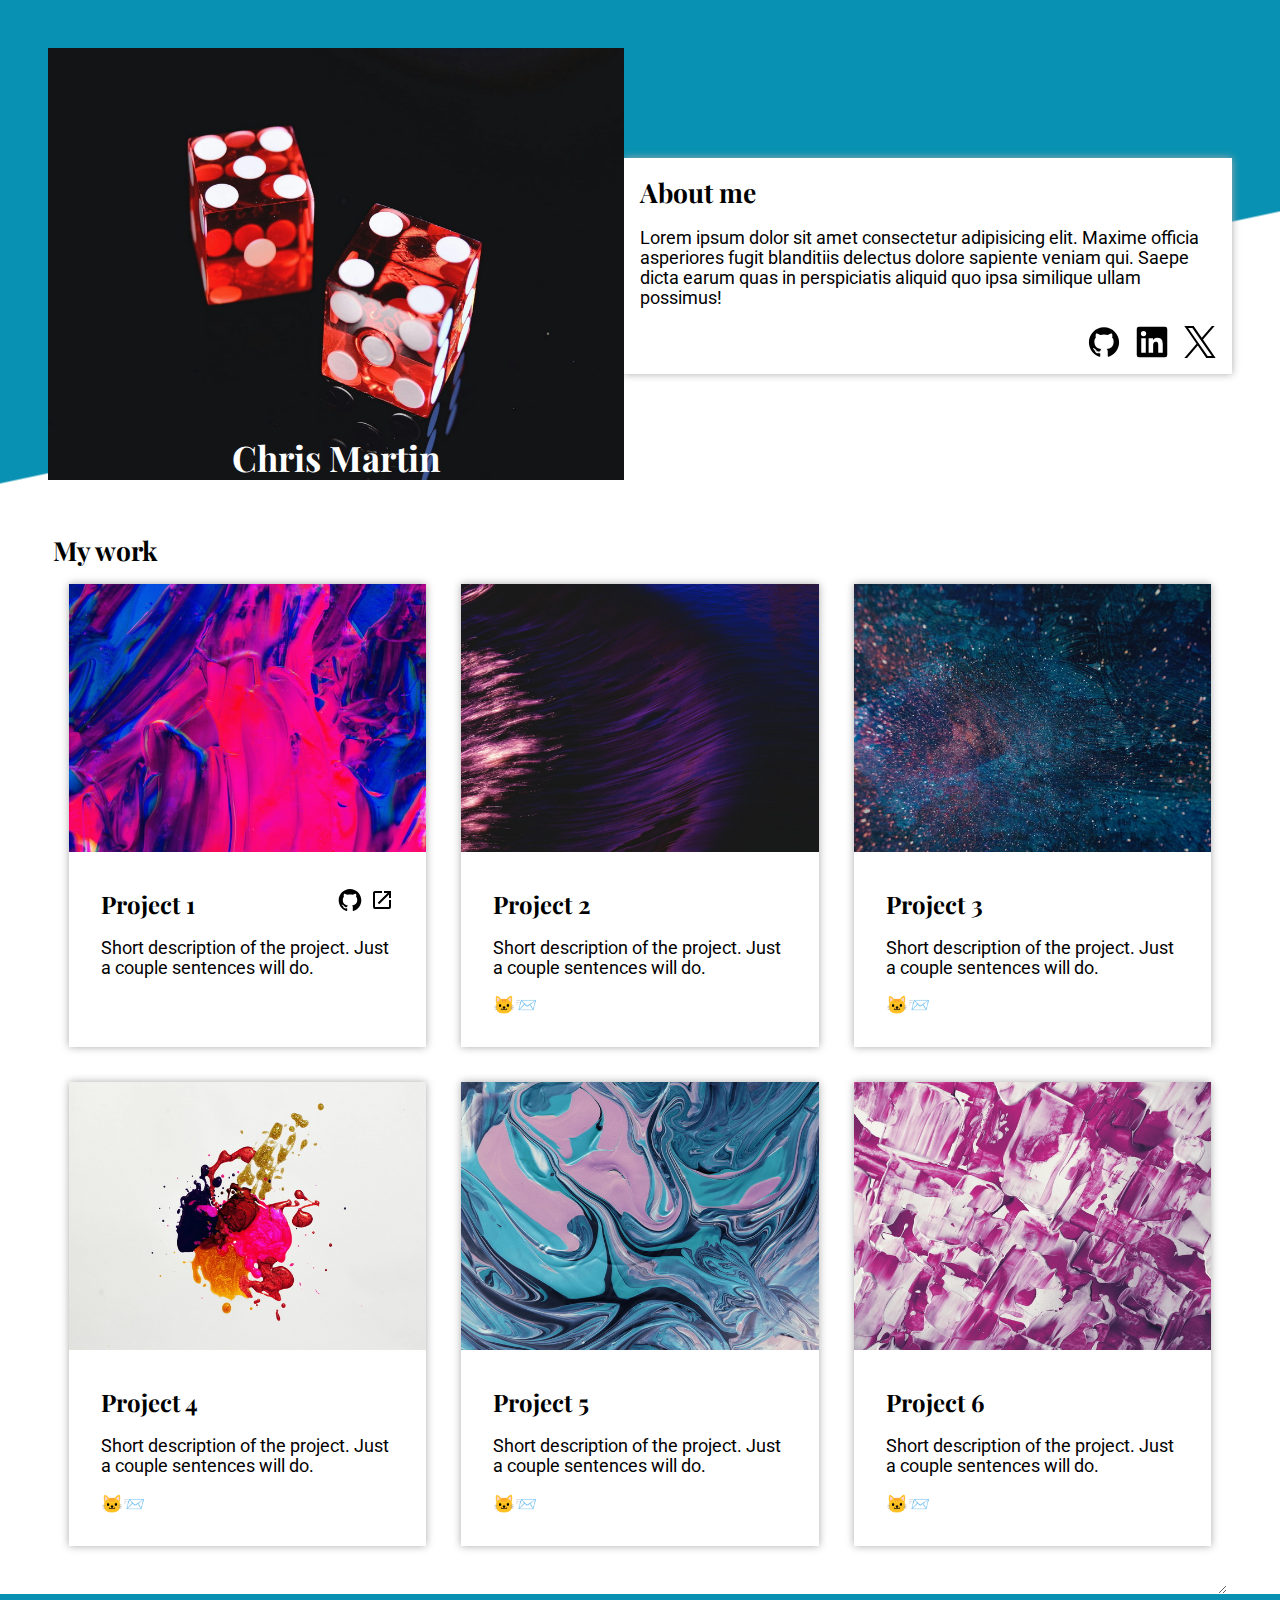
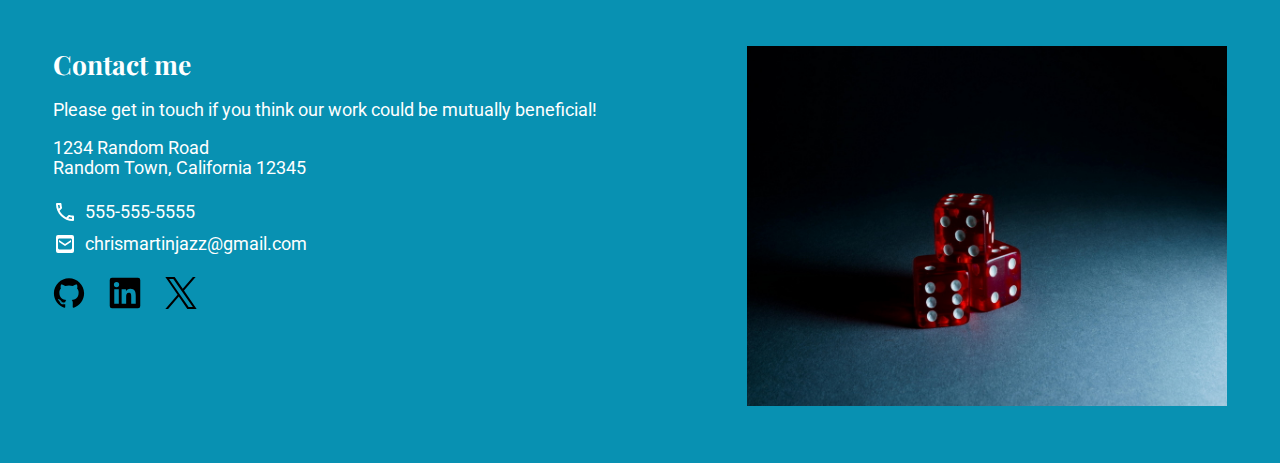
==== test/index.html @ c2f7e3f3 "Complete styling and mobile media query." ====
<!DOCTYPE html>
<html lang="en">

<head>
  <meta charset="UTF-8">
  <meta name="viewport" content="width=device-width, initial-scale=1.0">
  <title>Chris Martin</title>
  <link rel="stylesheet" href="style.css">
  <link rel="preconnect" href="https://fonts.googleapis.com">
  <link rel="preconnect" href="https://fonts.gstatic.com" crossorigin>
  <link href="https://fonts.googleapis.com/css2?family=Playfair+Display:ital,wght@0,400..900;1,400..900&display=swap"
    rel="stylesheet">
  <link
    href="https://fonts.googleapis.com/css2?family=Playfair+Display:ital,wght@0,400..900;1,400..900&family=Roboto:ital,wght@0,100;0,300;0,400;0,500;0,700;0,900;1,100;1,300;1,400;1,500;1,700;1,900&display=swap"
    rel="stylesheet">
</head>

<body>

  <header>
    <div class="header--image">
      <img class="profile_1" src="./static/profile_1.jpg" alt="">
      <h1>Chris Martin</h1>
    </div>
    <div class="header--text">
      <div>
        <h2>About me</h2>
        <p>Lorem ipsum dolor sit amet consectetur adipisicing elit. Maxime officia asperiores fugit blanditiis delectus
          dolore sapiente veniam qui. Saepe dicta earum quas in perspiciatis aliquid quo ipsa similique ullam possimus!
        </p>
      </div>
      <div class="header--links">
        <img class="icon-med" src="./static/icon_github.svg" alt="Github">
        <img class="icon-med" src="./static/icon_linkedin.svg" alt="Linked In">
        <img class="icon-med" src="./static/icon_x.svg" alt="X, formerly Twitter">
      </div>
    </div>
  </header>

  <main>
    <h2>My work</h2>
    <div class="projects">

      <div class="card">
        <img src="./static/project_1.jpg" alt="">
        <div class="card--text">
          <div class="card--header">
            <h3>Project 1</h3>
            <div class="card--links">
              <img class="icon-sml" src="./static/icon_github.svg" alt="Github">
              <img class="icon-sml" src="./static/icon_open_in_new.svg" alt="Open in new">
            </div>
          </div>
          <p>Short description of the project. Just a couple sentences will do.</p>
        </div>
      </div>

      <div class="card">
        <img src="./static/project_2.jpg" alt="">
        <div class="card--text">
          <h3>Project 2</h3>
          <p>Short description of the project. Just a couple sentences will do.</p>
          <div class="links">🐱📨</div>
        </div>
      </div>

      <div class="card">
        <img src="./static/project_3.jpg" alt="">
        <div class="card--text">
          <h3>Project 3</h3>
          <p>Short description of the project. Just a couple sentences will do.</p>
          <div class="links">🐱📨</div>
        </div>
      </div>

      <div class="card">
        <img src="./static/project_4.jpg" alt="">
        <div class="card--text">
          <h3>Project 4</h3>
          <p>Short description of the project. Just a couple sentences will do.</p>
          <div class="links">🐱📨</div>
        </div>
      </div>

      <div class="card">
        <img src="./static/project_5.jpg" alt="">
        <div class="card--text">
          <h3>Project 5</h3>
          <p>Short description of the project. Just a couple sentences will do.</p>
          <div class="links">🐱📨</div>
        </div>
      </div>

      <div class="card">
        <img src="./static/project_6.jpg" alt="">
        <div class="card--text">
          <h3>Project 6</h3>
          <p>Short description of the project. Just a couple sentences will do.</p>
          <div class="links">🐱📨</div>
        </div>
      </div>

    </div>

  </main>

  <footer>
    <div class="footer--text">
      <h2>Contact me</h2>
      <p>Please get in touch if you think our work could be mutually beneficial!</p>
      <p>1234 Random Road
        <br>Random Town, California 12345
      </p>
      <div class="footer--link">
        <img class="icon-sml" src="./static/icon_phone_outline.svg" alt="Phone">
        <p>555-555-5555</p>
      </div>
      <div class="footer--link">
        <img class="icon-sml" src="./static/icon_email_box.svg" alt="Email">
        <p>chrismartinjazz@gmail.com</p>
      </div>
      <div class="footer--links">
        <img class="icon-med" src="./static/icon_github.svg" alt="Github">
        <img class="icon-med" src="./static/icon_linkedin.svg" alt="Linked In">
        <img class="icon-med" src="./static/icon_x.svg" alt="X">
      </div>
    </div>
    <div class="footer--image">
      <img class="profile_2" src="./static/profile_2.jpg" alt="">
    </div>
    </div>
  </footer>
</body>

</html>
---- test/style.css ----
* {
  box-sizing: border-box;
}

/* =========
   VARIABLES
   ========= */

:root {
  --bg-color-1: white;
  --bg-color-2: #0891b2;
  --text-color-light: white;
  --text-color-dark: black;
  --box-shadow-color: #AAAAAA;
  --font-size: 1.1rem;
  --font-size-h3: 1.5rem;
  --sml: 1.5rem;
  --med: 2rem;
  --lg: 2.5rem;
  --x-lg: 3rem;
}

/* ===========================
   BACKGROUNDS, MARGINS, FONTS
   =========================== */

body {
  background-color: var(--bg-color-1);
  margin: 0 auto;
  max-width: 1280px;
  font-family: "Roboto", sans-serif;
  font-size: var(--font-size);
}

h1,
h2,
h3 {
  margin: 0;
  font-family: "Playfair Display", sans-serif;
}

h3 {
  font-size: var(--font-size-h3);
}

header {
  background-image: linear-gradient(168deg, var(--bg-color-2) 60%, var(--bg-color-1) calc(60% + 2px))
}

footer {
  background-color: var(--bg-color-2);
}

/* =====
   ICONS
   ===== */

.icon-sml {
  width: var(--sml);
  height: var(--sml);
}

.icon-med {
  width: var(--med);
  height: var(--med);
}

.icon-lg {
  width: var(--lg);
  height: var(--lg);
}

/* ======
   HEADER
   ====== */

header {
  display: flex;
  align-items: center;
  padding: var(--x-lg);
}

.header--image {
  position: relative;
  text-align: center;
  flex: 1
}

.header--image>img {
  width: 100%;
  min-height: 350px;
  object-fit: cover;
}

.header--image>h1 {
  margin: 0;
  color: var(--text-color-light);
  width: 100%;
  position: absolute;
  bottom: 0.2rem;
  left: 50%;
  transform: translateX(-50%);
}

.header--text {
  flex: 1;
  background: var(--bg-color-1);
  box-shadow: 0 0 8px var(--box-shadow-color);
  margin: 2rem 0;
  padding: 1rem;
  display: flex;
  flex-direction: column;
  justify-content: space-between;
}

.header--links {
  display: flex;
  justify-content: right;
  gap: 1rem;
}

/* ===============
   MAIN / PROJECTS
   =============== */

main {
  background-color: var(--bg-color-1);
  padding: 0em 3em;
}

.projects {
  padding: 1rem 1rem 3rem 1rem;
  resize: both;
  overflow: auto;
  display: grid;
  gap: 2em;
  grid-template-rows: repeat(2, 1fr);
  grid-template-columns: repeat(auto-fit, minmax(300px, 1fr));
}

.card {
  box-shadow: 0 0 8px var(--box-shadow-color);
}

.card img {
  max-width: 100%;
}

.card--text {
  padding: 2rem;
}

.card--header {
  display: flex;
  justify-content: space-between;
}

.card--links {
  display: flex;
  gap: 0.5rem;
}

/* ======
   FOOTER
   ====== */

footer {
  display: flex;
  justify-content: space-between;
  gap: 1rem;
  padding: 3em;
  margin: 0 0;
  color: var(--bg-color-1);
}

.footer--link {
  display: flex;
  align-items: center;
  gap: 0.5rem;
}

.footer--link>p {
  margin: 0.4rem 0;
}

.footer--links {
  display: flex;
  gap: 1.5rem;
  margin-top: 1rem;
}

.footer--image>img {
  width: 100%;
  min-height: 350px;
  object-fit: cover;
}

.profile_2 {
  max-width: 30rem;
}

/* =============
   MEDIA QUERIES 
   ============= */

@media (max-width: 480px) {

  header,
  footer {
    flex-direction: column;
  }

  .projects {
    padding: 1rem 0.2rem 3rem 0.2rem;
    grid-template-columns: repeat(auto-fit, minmax(200px, 1fr));
  }

  .card--text {
    padding: 2rem 2rem 0 2rem;
  }

  .footer--text>h2 {
    text-align: center;
  }

  .footer--links {
    justify-content: center;
    margin-bottom: 2rem;
  }
}

@media (max-width: 768px) {
  header {
    flex: none;
  }

  .header--image>img {
    border: solid red;
    float: left;
  }
}

/* - 320px — 480px: Mobile devices
- 481px — 768px: iPads, Tablets */
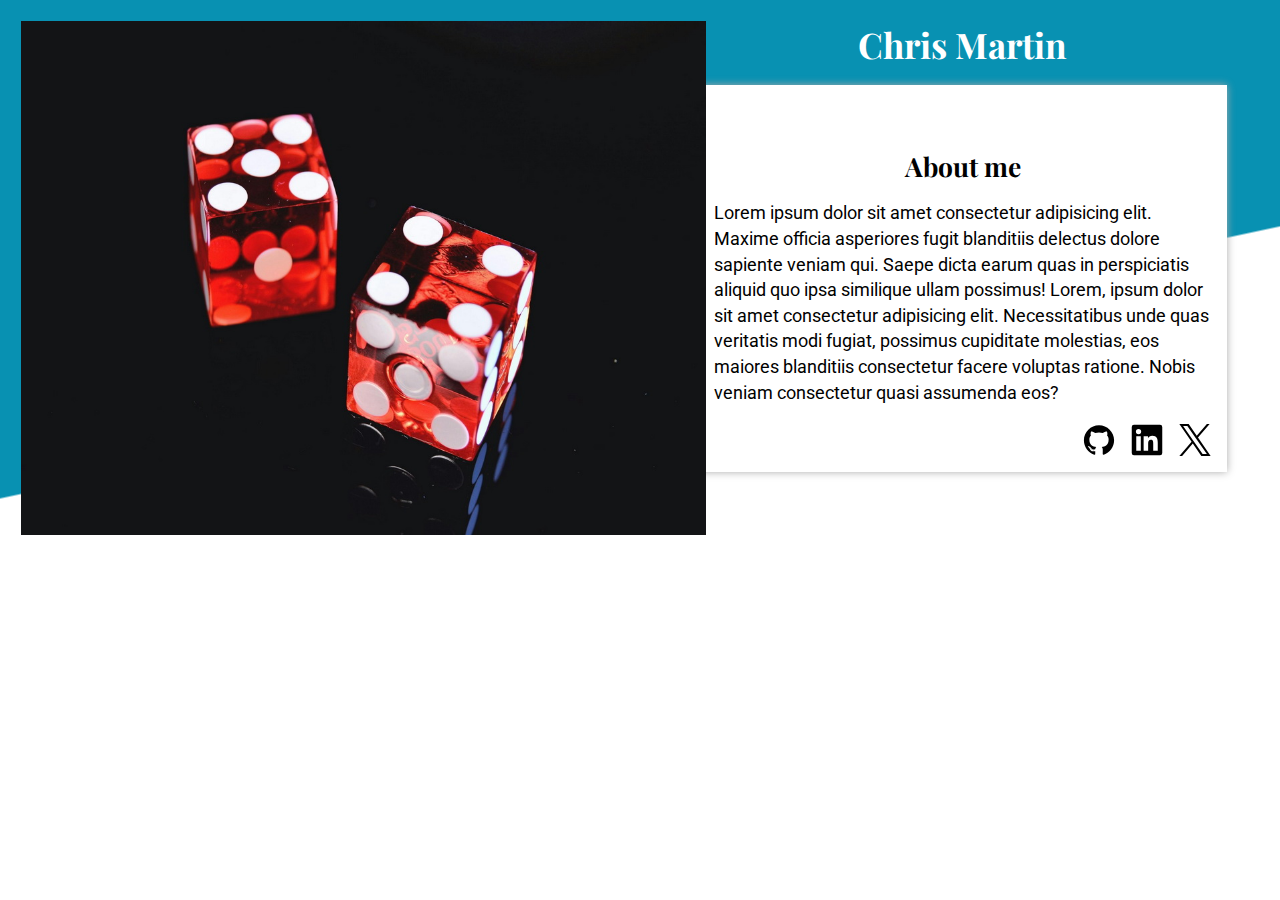
==== commit a610c45c: "Test of tablet layout." ====
--- a/test/index.html
+++ b/test/index.html
@@ -18,118 +18,32 @@
 <body>
 
   <header>
-    <div class="header--image">
-      <img class="profile_1" src="./static/profile_1.jpg" alt="">
-      <h1>Chris Martin</h1>
+
+    <!-- <div class="header--image">
     </div>
-    <div class="header--text">
-      <div>
+    -->
+    <div class="header">
+      <div class="image">
+        <img class="profile_1" src="./static/profile_1.jpg" alt="">
+      </div>
+      <div class="text">
+        <h1>Chris Martin</h1>
         <h2>About me</h2>
         <p>Lorem ipsum dolor sit amet consectetur adipisicing elit. Maxime officia asperiores fugit blanditiis delectus
           dolore sapiente veniam qui. Saepe dicta earum quas in perspiciatis aliquid quo ipsa similique ullam possimus!
+          Lorem, ipsum dolor sit amet consectetur adipisicing elit. Necessitatibus unde quas veritatis modi fugiat,
+          possimus cupiditate molestias, eos maiores blanditiis consectetur facere voluptas ratione. Nobis veniam
+          consectetur quasi assumenda eos?
         </p>
-      </div>
-      <div class="header--links">
-        <img class="icon-med" src="./static/icon_github.svg" alt="Github">
-        <img class="icon-med" src="./static/icon_linkedin.svg" alt="Linked In">
-        <img class="icon-med" src="./static/icon_x.svg" alt="X, formerly Twitter">
+        <div class="header--links">
+          <img class="icon-med" src="./static/icon_github.svg" alt="Github">
+          <img class="icon-med" src="./static/icon_linkedin.svg" alt="Linked In">
+          <img class="icon-med" src="./static/icon_x.svg" alt="X, formerly Twitter">
+        </div>
       </div>
     </div>
   </header>
 
-  <main>
-    <h2>My work</h2>
-    <div class="projects">
-
-      <div class="card">
-        <img src="./static/project_1.jpg" alt="">
-        <div class="card--text">
-          <div class="card--header">
-            <h3>Project 1</h3>
-            <div class="card--links">
-              <img class="icon-sml" src="./static/icon_github.svg" alt="Github">
-              <img class="icon-sml" src="./static/icon_open_in_new.svg" alt="Open in new">
-            </div>
-          </div>
-          <p>Short description of the project. Just a couple sentences will do.</p>
-        </div>
-      </div>
-
-      <div class="card">
-        <img src="./static/project_2.jpg" alt="">
-        <div class="card--text">
-          <h3>Project 2</h3>
-          <p>Short description of the project. Just a couple sentences will do.</p>
-          <div class="links">🐱📨</div>
-        </div>
-      </div>
-
-      <div class="card">
-        <img src="./static/project_3.jpg" alt="">
-        <div class="card--text">
-          <h3>Project 3</h3>
-          <p>Short description of the project. Just a couple sentences will do.</p>
-          <div class="links">🐱📨</div>
-        </div>
-      </div>
-
-      <div class="card">
-        <img src="./static/project_4.jpg" alt="">
-        <div class="card--text">
-          <h3>Project 4</h3>
-          <p>Short description of the project. Just a couple sentences will do.</p>
-          <div class="links">🐱📨</div>
-        </div>
-      </div>
-
-      <div class="card">
-        <img src="./static/project_5.jpg" alt="">
-        <div class="card--text">
-          <h3>Project 5</h3>
-          <p>Short description of the project. Just a couple sentences will do.</p>
-          <div class="links">🐱📨</div>
-        </div>
-      </div>
-
-      <div class="card">
-        <img src="./static/project_6.jpg" alt="">
-        <div class="card--text">
-          <h3>Project 6</h3>
-          <p>Short description of the project. Just a couple sentences will do.</p>
-          <div class="links">🐱📨</div>
-        </div>
-      </div>
-
-    </div>
-
-  </main>
-
-  <footer>
-    <div class="footer--text">
-      <h2>Contact me</h2>
-      <p>Please get in touch if you think our work could be mutually beneficial!</p>
-      <p>1234 Random Road
-        <br>Random Town, California 12345
-      </p>
-      <div class="footer--link">
-        <img class="icon-sml" src="./static/icon_phone_outline.svg" alt="Phone">
-        <p>555-555-5555</p>
-      </div>
-      <div class="footer--link">
-        <img class="icon-sml" src="./static/icon_email_box.svg" alt="Email">
-        <p>chrismartinjazz@gmail.com</p>
-      </div>
-      <div class="footer--links">
-        <img class="icon-med" src="./static/icon_github.svg" alt="Github">
-        <img class="icon-med" src="./static/icon_linkedin.svg" alt="Linked In">
-        <img class="icon-med" src="./static/icon_x.svg" alt="X">
-      </div>
-    </div>
-    <div class="footer--image">
-      <img class="profile_2" src="./static/profile_2.jpg" alt="">
-    </div>
-    </div>
-  </footer>
 </body>
 
 </html>--- a/test/style.css
+++ b/test/style.css
@@ -32,6 +32,11 @@
   font-size: var(--font-size);
 }
 
+p {
+  line-height: 1.6rem;
+}
+
+
 h1,
 h2,
 h3 {
@@ -45,10 +50,6 @@
 
 header {
   background-image: linear-gradient(168deg, var(--bg-color-2) 60%, var(--bg-color-1) calc(60% + 2px))
-}
-
-footer {
-  background-color: var(--bg-color-2);
 }
 
 /* =====
@@ -75,40 +76,39 @@
    ====== */
 
 header {
-  display: flex;
-  align-items: center;
-  padding: var(--x-lg);
+  padding: 3em;
 }
 
-.header--image {
-  position: relative;
-  text-align: center;
-  flex: 1
+.header>img {
+  border: solid red;
+  width: 50%;
+  float: left;
+  margin: 1rem;
 }
 
-.header--image>img {
-  width: 100%;
-  min-height: 350px;
-  object-fit: cover;
+.text h1 {
+  text-align: center;
+  color: white;
+  transform: translateY(-5rem);
 }
 
-.header--image>h1 {
-  margin: 0;
-  color: var(--text-color-light);
-  width: 100%;
-  position: absolute;
-  bottom: 0.2rem;
-  left: 50%;
-  transform: translateX(-50%);
+.header .image img {
+  width: 60%;
+  float: left;
+  margin: 0 -2.5rem -5rem 0;
+  transform: translate(-3rem, -5rem);
 }
 
-.header--text {
-  flex: 1;
+.header .text h2 {
+  text-align: center;
+}
+
+.header {
   background: var(--bg-color-1);
   box-shadow: 0 0 8px var(--box-shadow-color);
   margin: 2rem 0;
   padding: 1rem;
-  display: flex;
+  /* display: flex; */
   flex-direction: column;
   justify-content: space-between;
 }
@@ -117,128 +117,4 @@
   display: flex;
   justify-content: right;
   gap: 1rem;
-}
-
-/* ===============
-   MAIN / PROJECTS
-   =============== */
-
-main {
-  background-color: var(--bg-color-1);
-  padding: 0em 3em;
-}
-
-.projects {
-  padding: 1rem 1rem 3rem 1rem;
-  resize: both;
-  overflow: auto;
-  display: grid;
-  gap: 2em;
-  grid-template-rows: repeat(2, 1fr);
-  grid-template-columns: repeat(auto-fit, minmax(300px, 1fr));
-}
-
-.card {
-  box-shadow: 0 0 8px var(--box-shadow-color);
-}
-
-.card img {
-  max-width: 100%;
-}
-
-.card--text {
-  padding: 2rem;
-}
-
-.card--header {
-  display: flex;
-  justify-content: space-between;
-}
-
-.card--links {
-  display: flex;
-  gap: 0.5rem;
-}
-
-/* ======
-   FOOTER
-   ====== */
-
-footer {
-  display: flex;
-  justify-content: space-between;
-  gap: 1rem;
-  padding: 3em;
-  margin: 0 0;
-  color: var(--bg-color-1);
-}
-
-.footer--link {
-  display: flex;
-  align-items: center;
-  gap: 0.5rem;
-}
-
-.footer--link>p {
-  margin: 0.4rem 0;
-}
-
-.footer--links {
-  display: flex;
-  gap: 1.5rem;
-  margin-top: 1rem;
-}
-
-.footer--image>img {
-  width: 100%;
-  min-height: 350px;
-  object-fit: cover;
-}
-
-.profile_2 {
-  max-width: 30rem;
-}
-
-/* =============
-   MEDIA QUERIES 
-   ============= */
-
-@media (max-width: 480px) {
-
-  header,
-  footer {
-    flex-direction: column;
-  }
-
-  .projects {
-    padding: 1rem 0.2rem 3rem 0.2rem;
-    grid-template-columns: repeat(auto-fit, minmax(200px, 1fr));
-  }
-
-  .card--text {
-    padding: 2rem 2rem 0 2rem;
-  }
-
-  .footer--text>h2 {
-    text-align: center;
-  }
-
-  .footer--links {
-    justify-content: center;
-    margin-bottom: 2rem;
-  }
-}
-
-@media (max-width: 768px) {
-  header {
-    flex: none;
-  }
-
-  .header--image>img {
-    border: solid red;
-    float: left;
-  }
-}
-
-/* - 320px — 480px: Mobile devices
-- 481px — 768px: iPads, Tablets */+}